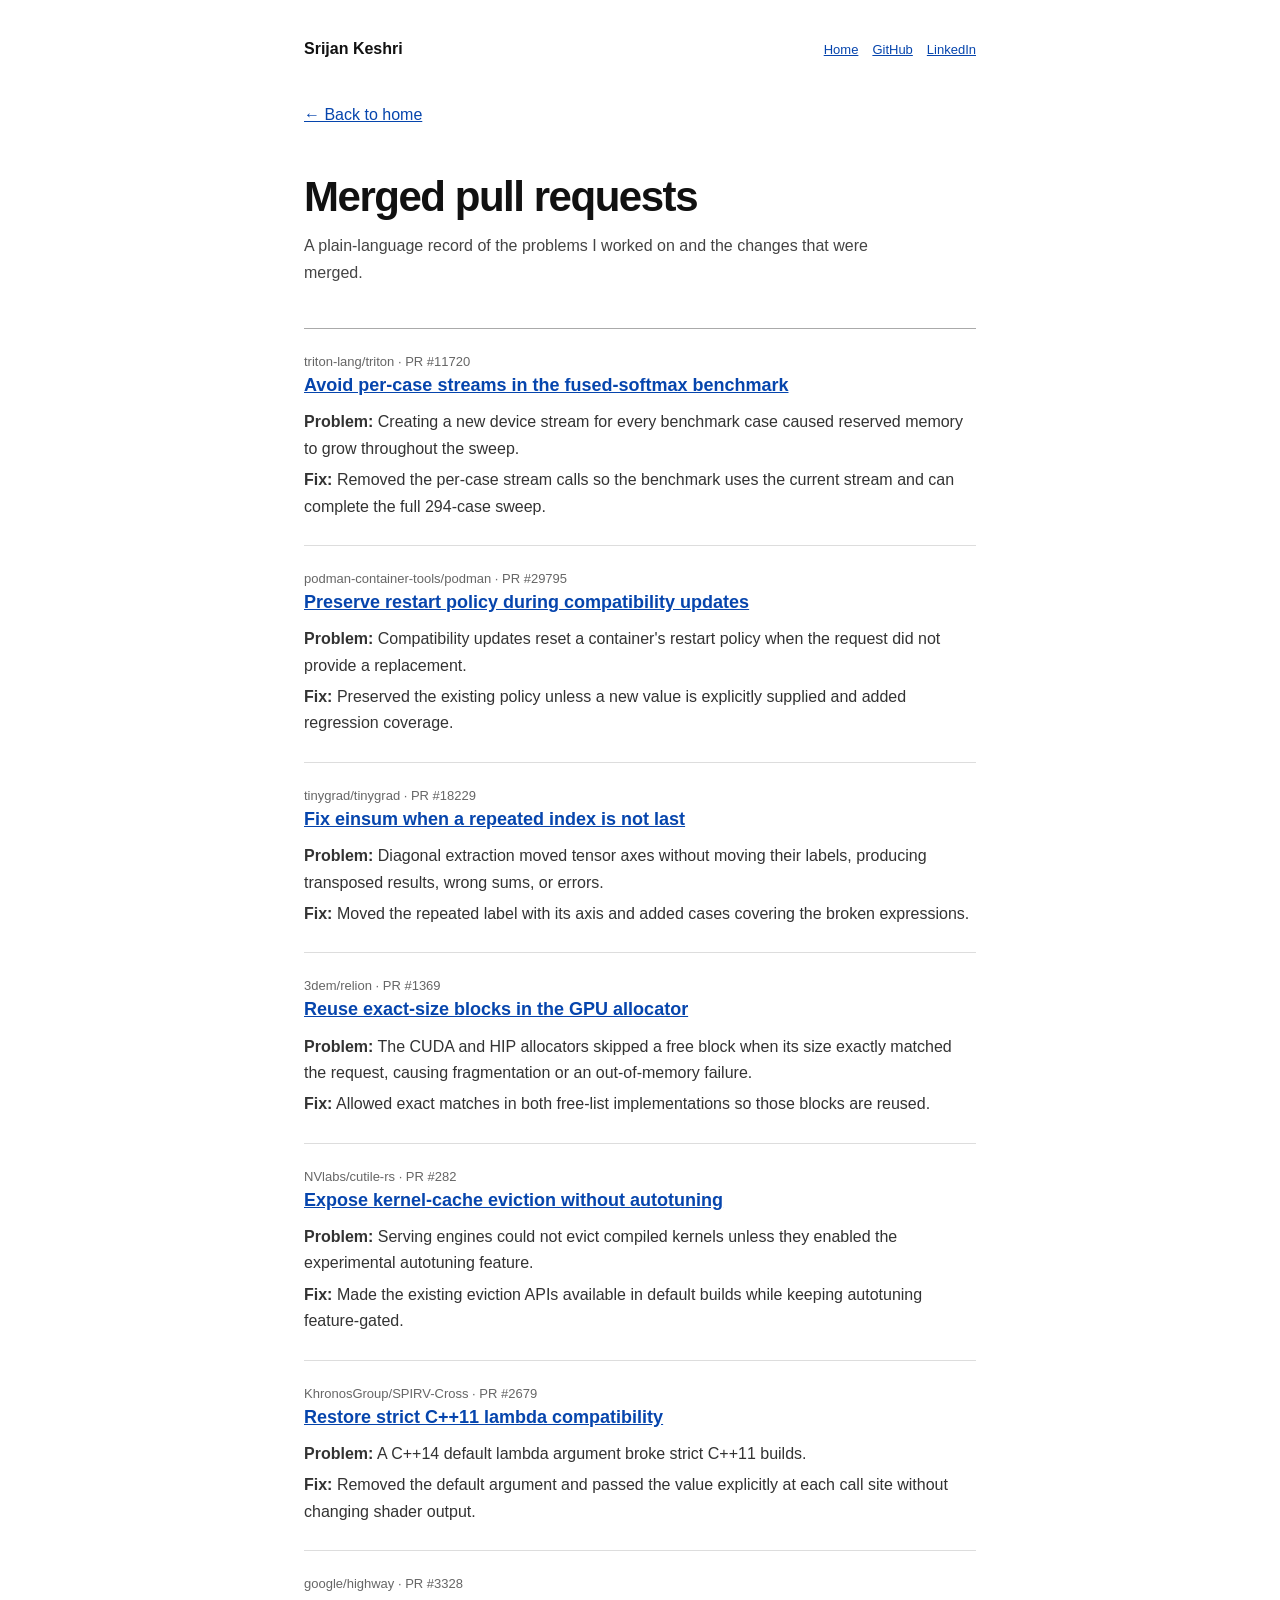
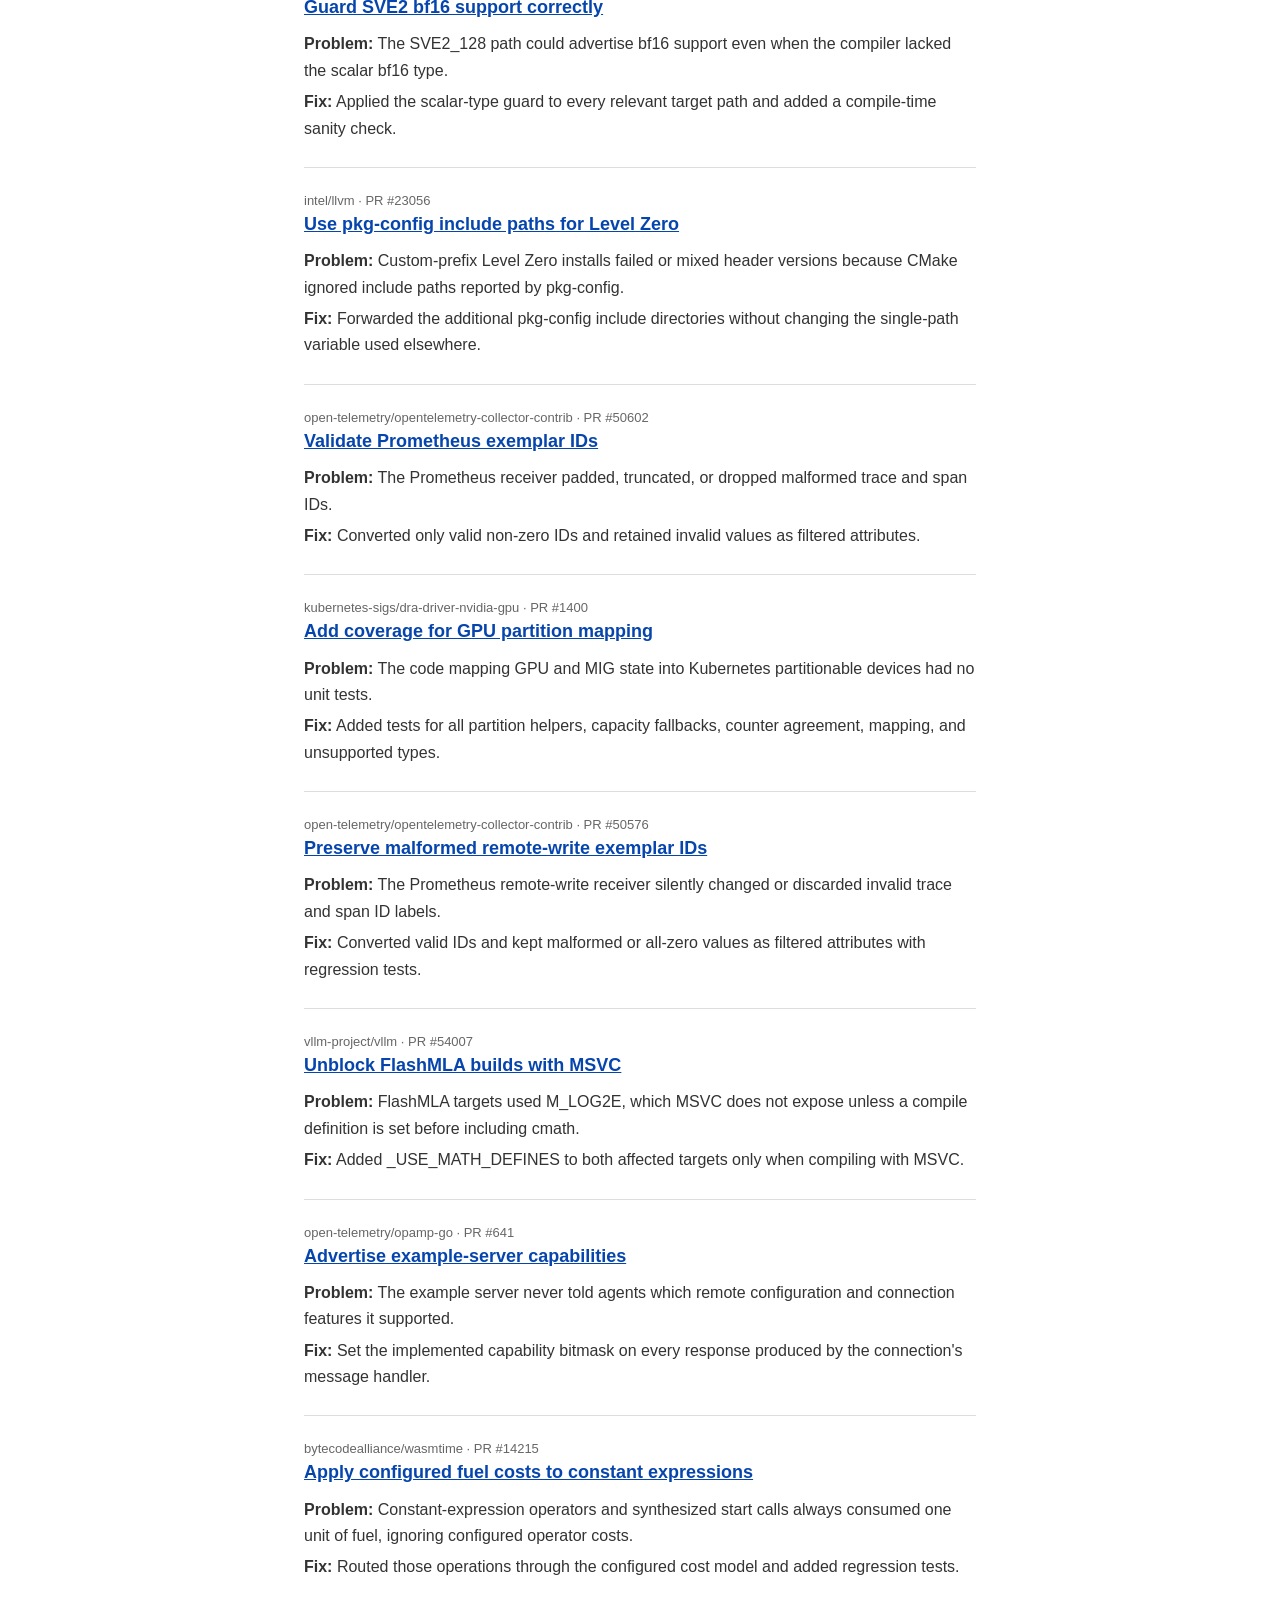
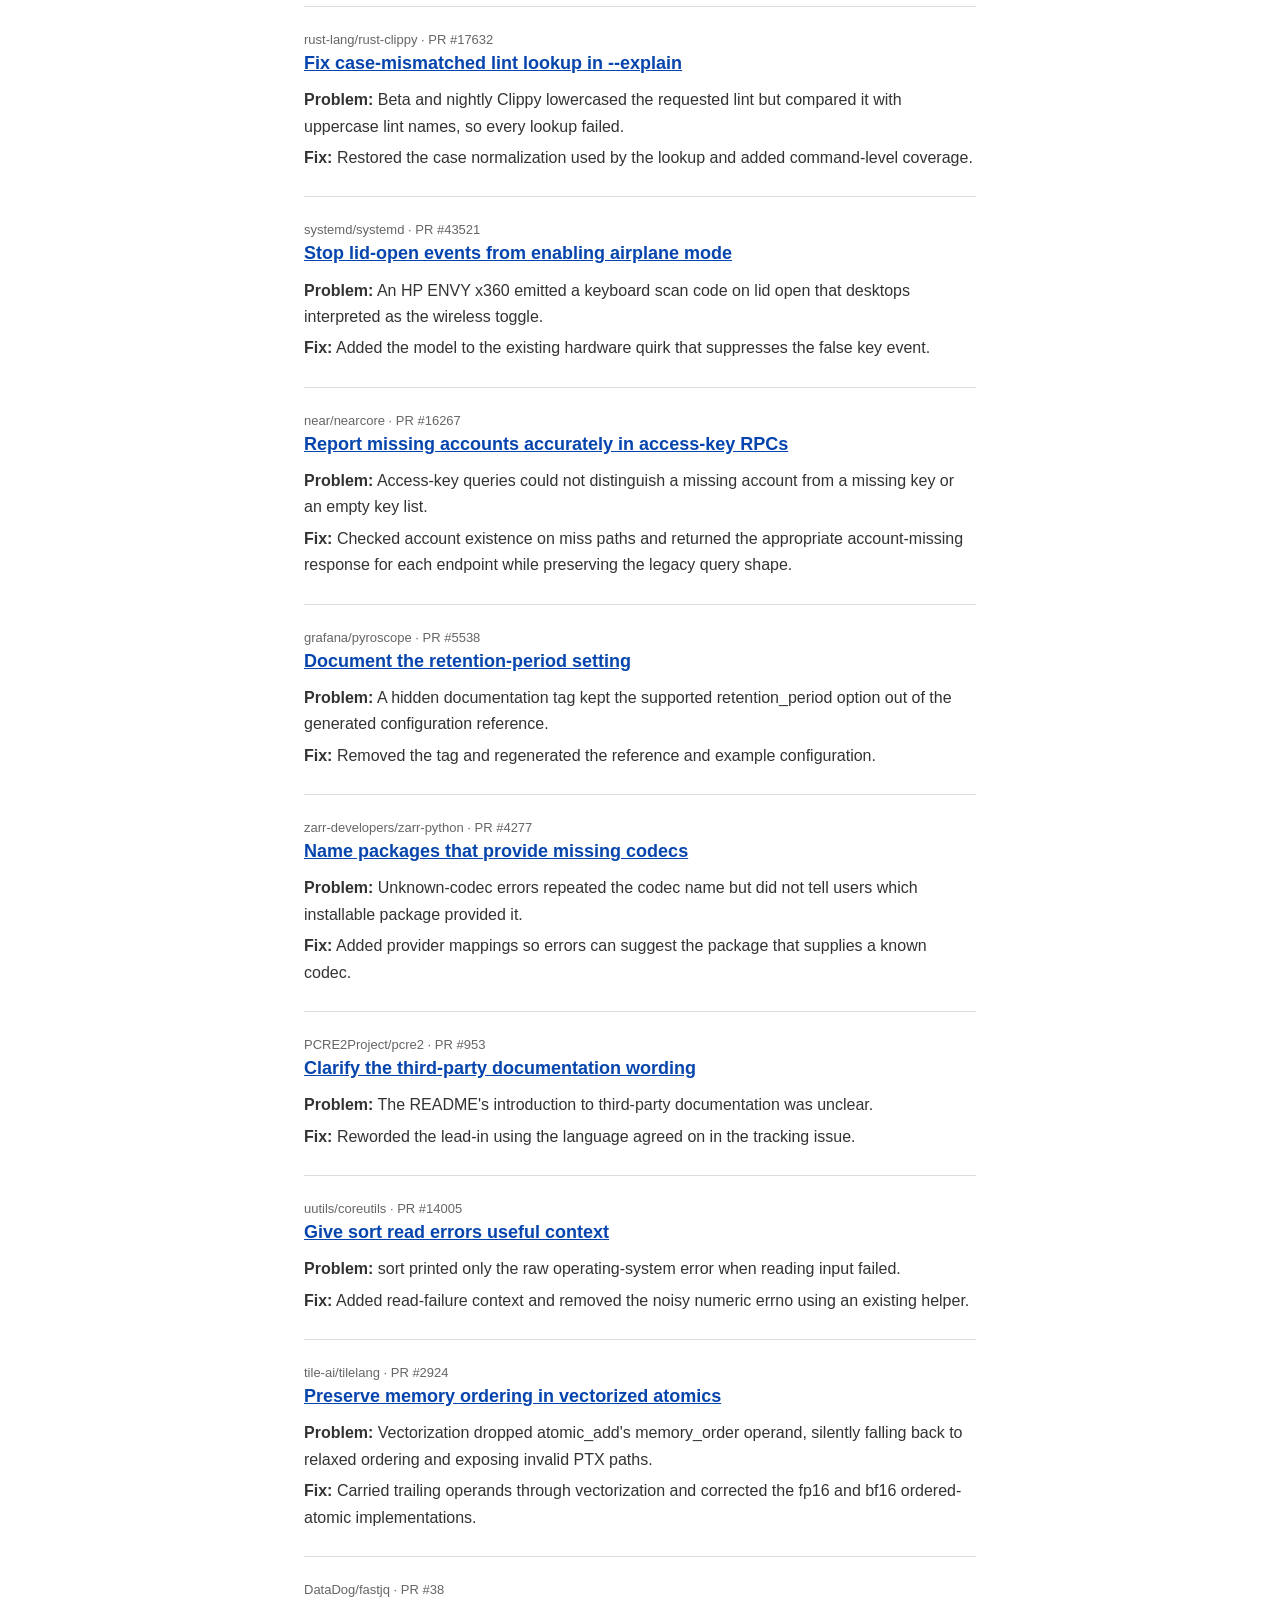
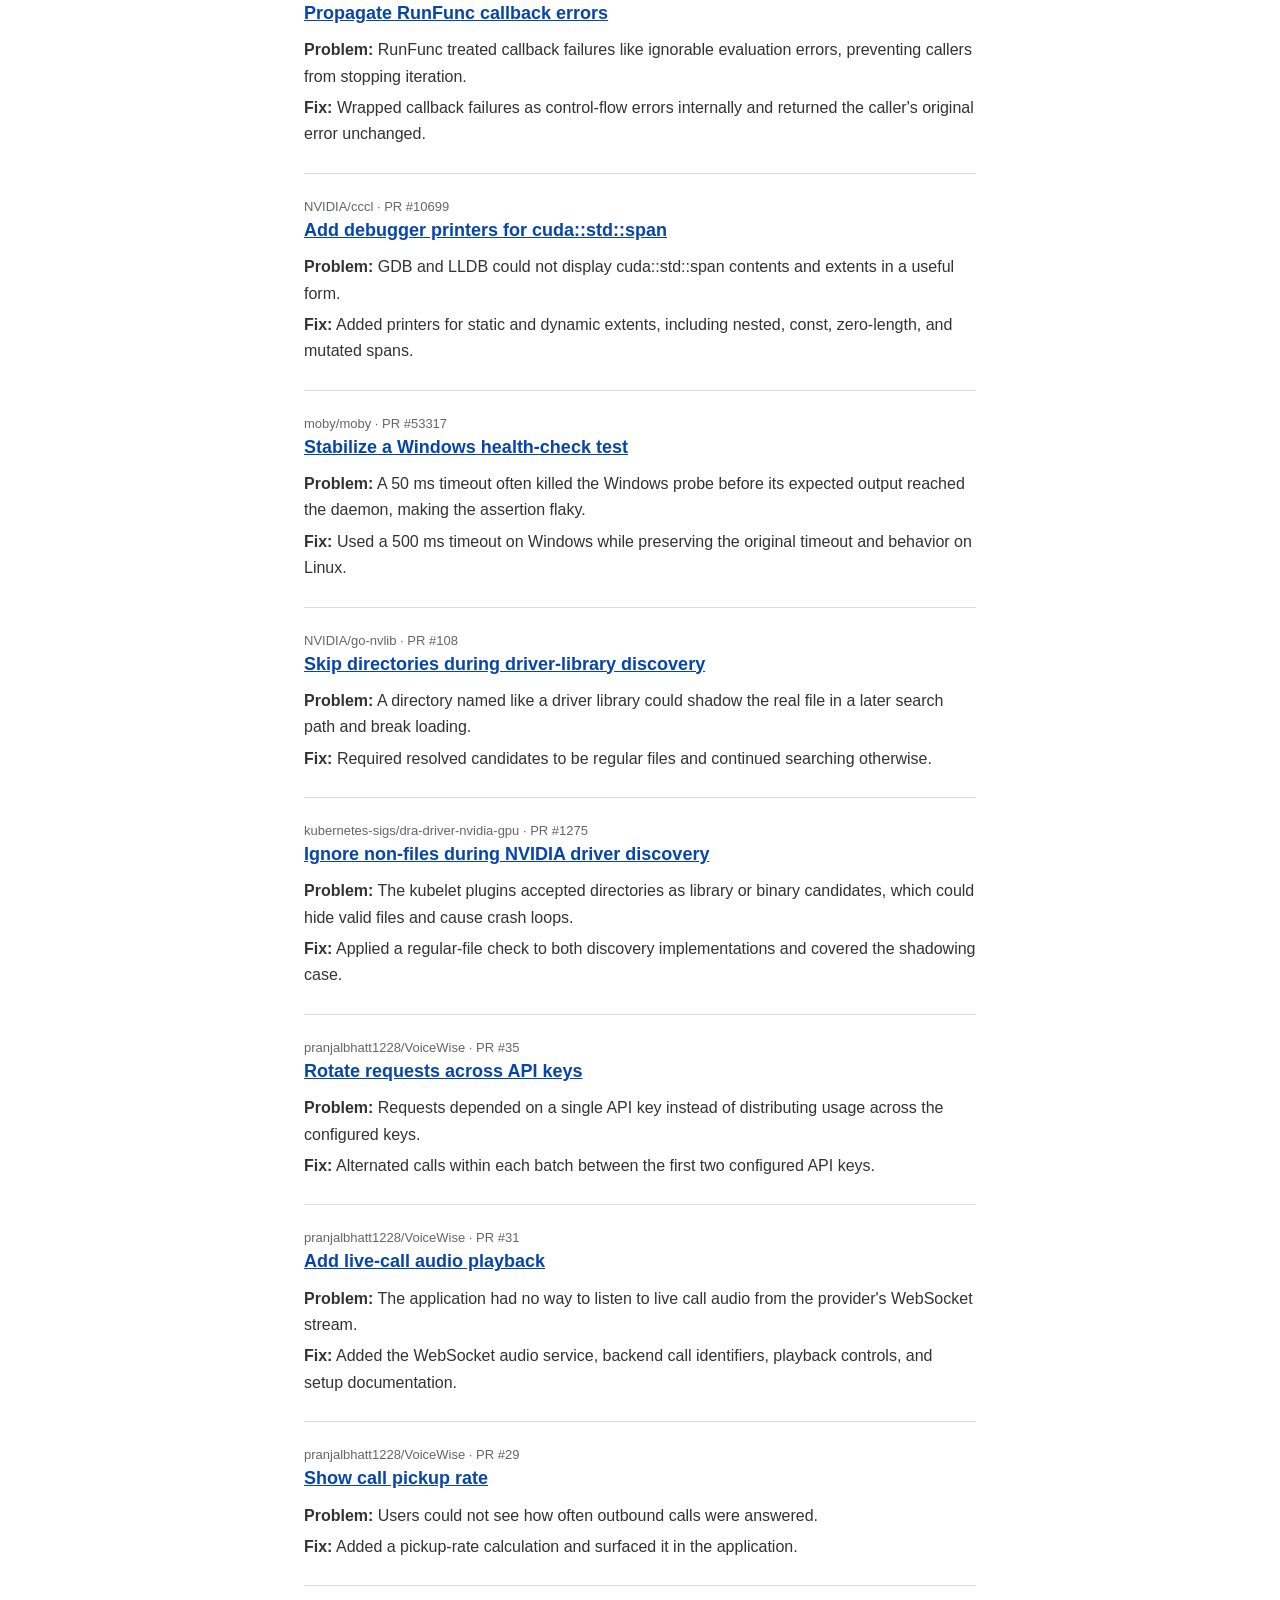
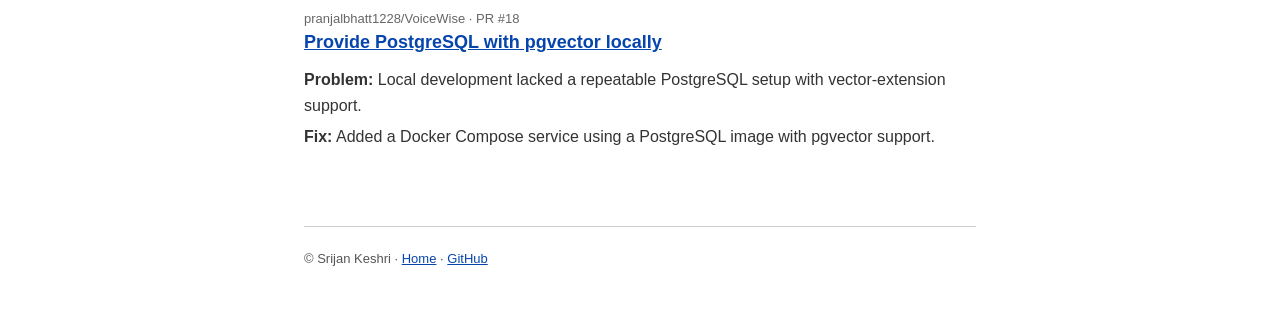
==== prs.html @ d4d707d4 "Build initial personal site" ====
<!doctype html>
<html lang="en">
<head>
  <meta charset="utf-8">
  <meta name="viewport" content="width=device-width, initial-scale=1">
  <meta name="description" content="A plain-language archive of Srijan Keshri's merged open-source pull requests.">
  <title>Merged Pull Requests | Srijan Keshri</title>
  <link rel="stylesheet" href="style.css">
</head>
<body>
<a class="skip-link" href="#main">Skip to content</a>
<div class="page">
<header>
      <strong>Srijan Keshri</strong>
      <nav aria-label="Archive navigation">
        <a href="index.html">Home</a>
        <a href="https://github.com/arcusbuilds">GitHub</a>
        <a href="https://www.linkedin.com/in/srijan-keshri">LinkedIn</a>
      </nav>
    </header>

    <main id="main">
      <div class="archive-heading">
        <a class="back-link" href="index.html">&larr; Back to home</a>
        <h1>Merged pull requests</h1>
        <p class="intro">A plain-language record of the problems I worked on and the changes that were merged.</p>
      </div>

      <article class="pr-entry">
        <div class="repo">triton-lang/triton · PR #11720</div>
        <h2><a href="https://github.com/triton-lang/triton/pull/11720">Avoid per-case streams in the fused-softmax benchmark</a></h2>
        <p><strong>Problem:</strong> Creating a new device stream for every benchmark case caused reserved memory to grow throughout the sweep.</p>
        <p><strong>Fix:</strong> Removed the per-case stream calls so the benchmark uses the current stream and can complete the full 294-case sweep.</p>
      </article>

      <article class="pr-entry">
        <div class="repo">podman-container-tools/podman · PR #29795</div>
        <h2><a href="https://github.com/podman-container-tools/podman/pull/29795">Preserve restart policy during compatibility updates</a></h2>
        <p><strong>Problem:</strong> Compatibility updates reset a container's restart policy when the request did not provide a replacement.</p>
        <p><strong>Fix:</strong> Preserved the existing policy unless a new value is explicitly supplied and added regression coverage.</p>
      </article>

      <article class="pr-entry">
        <div class="repo">tinygrad/tinygrad · PR #18229</div>
        <h2><a href="https://github.com/tinygrad/tinygrad/pull/18229">Fix einsum when a repeated index is not last</a></h2>
        <p><strong>Problem:</strong> Diagonal extraction moved tensor axes without moving their labels, producing transposed results, wrong sums, or errors.</p>
        <p><strong>Fix:</strong> Moved the repeated label with its axis and added cases covering the broken expressions.</p>
      </article>

      <article class="pr-entry">
        <div class="repo">3dem/relion · PR #1369</div>
        <h2><a href="https://github.com/3dem/relion/pull/1369">Reuse exact-size blocks in the GPU allocator</a></h2>
        <p><strong>Problem:</strong> The CUDA and HIP allocators skipped a free block when its size exactly matched the request, causing fragmentation or an out-of-memory failure.</p>
        <p><strong>Fix:</strong> Allowed exact matches in both free-list implementations so those blocks are reused.</p>
      </article>

      <article class="pr-entry">
        <div class="repo">NVlabs/cutile-rs · PR #282</div>
        <h2><a href="https://github.com/NVlabs/cutile-rs/pull/282">Expose kernel-cache eviction without autotuning</a></h2>
        <p><strong>Problem:</strong> Serving engines could not evict compiled kernels unless they enabled the experimental autotuning feature.</p>
        <p><strong>Fix:</strong> Made the existing eviction APIs available in default builds while keeping autotuning feature-gated.</p>
      </article>

      <article class="pr-entry">
        <div class="repo">KhronosGroup/SPIRV-Cross · PR #2679</div>
        <h2><a href="https://github.com/KhronosGroup/SPIRV-Cross/pull/2679">Restore strict C++11 lambda compatibility</a></h2>
        <p><strong>Problem:</strong> A C++14 default lambda argument broke strict C++11 builds.</p>
        <p><strong>Fix:</strong> Removed the default argument and passed the value explicitly at each call site without changing shader output.</p>
      </article>

      <article class="pr-entry">
        <div class="repo">google/highway · PR #3328</div>
        <h2><a href="https://github.com/google/highway/pull/3328">Guard SVE2 bf16 support correctly</a></h2>
        <p><strong>Problem:</strong> The SVE2_128 path could advertise bf16 support even when the compiler lacked the scalar bf16 type.</p>
        <p><strong>Fix:</strong> Applied the scalar-type guard to every relevant target path and added a compile-time sanity check.</p>
      </article>

      <article class="pr-entry">
        <div class="repo">intel/llvm · PR #23056</div>
        <h2><a href="https://github.com/intel/llvm/pull/23056">Use pkg-config include paths for Level Zero</a></h2>
        <p><strong>Problem:</strong> Custom-prefix Level Zero installs failed or mixed header versions because CMake ignored include paths reported by pkg-config.</p>
        <p><strong>Fix:</strong> Forwarded the additional pkg-config include directories without changing the single-path variable used elsewhere.</p>
      </article>

      <article class="pr-entry">
        <div class="repo">open-telemetry/opentelemetry-collector-contrib · PR #50602</div>
        <h2><a href="https://github.com/open-telemetry/opentelemetry-collector-contrib/pull/50602">Validate Prometheus exemplar IDs</a></h2>
        <p><strong>Problem:</strong> The Prometheus receiver padded, truncated, or dropped malformed trace and span IDs.</p>
        <p><strong>Fix:</strong> Converted only valid non-zero IDs and retained invalid values as filtered attributes.</p>
      </article>

      <article class="pr-entry">
        <div class="repo">kubernetes-sigs/dra-driver-nvidia-gpu · PR #1400</div>
        <h2><a href="https://github.com/kubernetes-sigs/dra-driver-nvidia-gpu/pull/1400">Add coverage for GPU partition mapping</a></h2>
        <p><strong>Problem:</strong> The code mapping GPU and MIG state into Kubernetes partitionable devices had no unit tests.</p>
        <p><strong>Fix:</strong> Added tests for all partition helpers, capacity fallbacks, counter agreement, mapping, and unsupported types.</p>
      </article>

      <article class="pr-entry">
        <div class="repo">open-telemetry/opentelemetry-collector-contrib · PR #50576</div>
        <h2><a href="https://github.com/open-telemetry/opentelemetry-collector-contrib/pull/50576">Preserve malformed remote-write exemplar IDs</a></h2>
        <p><strong>Problem:</strong> The Prometheus remote-write receiver silently changed or discarded invalid trace and span ID labels.</p>
        <p><strong>Fix:</strong> Converted valid IDs and kept malformed or all-zero values as filtered attributes with regression tests.</p>
      </article>

      <article class="pr-entry">
        <div class="repo">vllm-project/vllm · PR #54007</div>
        <h2><a href="https://github.com/vllm-project/vllm/pull/54007">Unblock FlashMLA builds with MSVC</a></h2>
        <p><strong>Problem:</strong> FlashMLA targets used M_LOG2E, which MSVC does not expose unless a compile definition is set before including cmath.</p>
        <p><strong>Fix:</strong> Added _USE_MATH_DEFINES to both affected targets only when compiling with MSVC.</p>
      </article>

      <article class="pr-entry">
        <div class="repo">open-telemetry/opamp-go · PR #641</div>
        <h2><a href="https://github.com/open-telemetry/opamp-go/pull/641">Advertise example-server capabilities</a></h2>
        <p><strong>Problem:</strong> The example server never told agents which remote configuration and connection features it supported.</p>
        <p><strong>Fix:</strong> Set the implemented capability bitmask on every response produced by the connection's message handler.</p>
      </article>

      <article class="pr-entry">
        <div class="repo">bytecodealliance/wasmtime · PR #14215</div>
        <h2><a href="https://github.com/bytecodealliance/wasmtime/pull/14215">Apply configured fuel costs to constant expressions</a></h2>
        <p><strong>Problem:</strong> Constant-expression operators and synthesized start calls always consumed one unit of fuel, ignoring configured operator costs.</p>
        <p><strong>Fix:</strong> Routed those operations through the configured cost model and added regression tests.</p>
      </article>

      <article class="pr-entry">
        <div class="repo">rust-lang/rust-clippy · PR #17632</div>
        <h2><a href="https://github.com/rust-lang/rust-clippy/pull/17632">Fix case-mismatched lint lookup in --explain</a></h2>
        <p><strong>Problem:</strong> Beta and nightly Clippy lowercased the requested lint but compared it with uppercase lint names, so every lookup failed.</p>
        <p><strong>Fix:</strong> Restored the case normalization used by the lookup and added command-level coverage.</p>
      </article>

      <article class="pr-entry">
        <div class="repo">systemd/systemd · PR #43521</div>
        <h2><a href="https://github.com/systemd/systemd/pull/43521">Stop lid-open events from enabling airplane mode</a></h2>
        <p><strong>Problem:</strong> An HP ENVY x360 emitted a keyboard scan code on lid open that desktops interpreted as the wireless toggle.</p>
        <p><strong>Fix:</strong> Added the model to the existing hardware quirk that suppresses the false key event.</p>
      </article>

      <article class="pr-entry">
        <div class="repo">near/nearcore · PR #16267</div>
        <h2><a href="https://github.com/near/nearcore/pull/16267">Report missing accounts accurately in access-key RPCs</a></h2>
        <p><strong>Problem:</strong> Access-key queries could not distinguish a missing account from a missing key or an empty key list.</p>
        <p><strong>Fix:</strong> Checked account existence on miss paths and returned the appropriate account-missing response for each endpoint while preserving the legacy query shape.</p>
      </article>

      <article class="pr-entry">
        <div class="repo">grafana/pyroscope · PR #5538</div>
        <h2><a href="https://github.com/grafana/pyroscope/pull/5538">Document the retention-period setting</a></h2>
        <p><strong>Problem:</strong> A hidden documentation tag kept the supported retention_period option out of the generated configuration reference.</p>
        <p><strong>Fix:</strong> Removed the tag and regenerated the reference and example configuration.</p>
      </article>

      <article class="pr-entry">
        <div class="repo">zarr-developers/zarr-python · PR #4277</div>
        <h2><a href="https://github.com/zarr-developers/zarr-python/pull/4277">Name packages that provide missing codecs</a></h2>
        <p><strong>Problem:</strong> Unknown-codec errors repeated the codec name but did not tell users which installable package provided it.</p>
        <p><strong>Fix:</strong> Added provider mappings so errors can suggest the package that supplies a known codec.</p>
      </article>

      <article class="pr-entry">
        <div class="repo">PCRE2Project/pcre2 · PR #953</div>
        <h2><a href="https://github.com/PCRE2Project/pcre2/pull/953">Clarify the third-party documentation wording</a></h2>
        <p><strong>Problem:</strong> The README's introduction to third-party documentation was unclear.</p>
        <p><strong>Fix:</strong> Reworded the lead-in using the language agreed on in the tracking issue.</p>
      </article>

      <article class="pr-entry">
        <div class="repo">uutils/coreutils · PR #14005</div>
        <h2><a href="https://github.com/uutils/coreutils/pull/14005">Give sort read errors useful context</a></h2>
        <p><strong>Problem:</strong> sort printed only the raw operating-system error when reading input failed.</p>
        <p><strong>Fix:</strong> Added read-failure context and removed the noisy numeric errno using an existing helper.</p>
      </article>

      <article class="pr-entry">
        <div class="repo">tile-ai/tilelang · PR #2924</div>
        <h2><a href="https://github.com/tile-ai/tilelang/pull/2924">Preserve memory ordering in vectorized atomics</a></h2>
        <p><strong>Problem:</strong> Vectorization dropped atomic_add's memory_order operand, silently falling back to relaxed ordering and exposing invalid PTX paths.</p>
        <p><strong>Fix:</strong> Carried trailing operands through vectorization and corrected the fp16 and bf16 ordered-atomic implementations.</p>
      </article>

      <article class="pr-entry">
        <div class="repo">DataDog/fastjq · PR #38</div>
        <h2><a href="https://github.com/DataDog/fastjq/pull/38">Propagate RunFunc callback errors</a></h2>
        <p><strong>Problem:</strong> RunFunc treated callback failures like ignorable evaluation errors, preventing callers from stopping iteration.</p>
        <p><strong>Fix:</strong> Wrapped callback failures as control-flow errors internally and returned the caller's original error unchanged.</p>
      </article>

      <article class="pr-entry">
        <div class="repo">NVIDIA/cccl · PR #10699</div>
        <h2><a href="https://github.com/NVIDIA/cccl/pull/10699">Add debugger printers for cuda::std::span</a></h2>
        <p><strong>Problem:</strong> GDB and LLDB could not display cuda::std::span contents and extents in a useful form.</p>
        <p><strong>Fix:</strong> Added printers for static and dynamic extents, including nested, const, zero-length, and mutated spans.</p>
      </article>

      <article class="pr-entry">
        <div class="repo">moby/moby · PR #53317</div>
        <h2><a href="https://github.com/moby/moby/pull/53317">Stabilize a Windows health-check test</a></h2>
        <p><strong>Problem:</strong> A 50 ms timeout often killed the Windows probe before its expected output reached the daemon, making the assertion flaky.</p>
        <p><strong>Fix:</strong> Used a 500 ms timeout on Windows while preserving the original timeout and behavior on Linux.</p>
      </article>

      <article class="pr-entry">
        <div class="repo">NVIDIA/go-nvlib · PR #108</div>
        <h2><a href="https://github.com/NVIDIA/go-nvlib/pull/108">Skip directories during driver-library discovery</a></h2>
        <p><strong>Problem:</strong> A directory named like a driver library could shadow the real file in a later search path and break loading.</p>
        <p><strong>Fix:</strong> Required resolved candidates to be regular files and continued searching otherwise.</p>
      </article>

      <article class="pr-entry">
        <div class="repo">kubernetes-sigs/dra-driver-nvidia-gpu · PR #1275</div>
        <h2><a href="https://github.com/kubernetes-sigs/dra-driver-nvidia-gpu/pull/1275">Ignore non-files during NVIDIA driver discovery</a></h2>
        <p><strong>Problem:</strong> The kubelet plugins accepted directories as library or binary candidates, which could hide valid files and cause crash loops.</p>
        <p><strong>Fix:</strong> Applied a regular-file check to both discovery implementations and covered the shadowing case.</p>
      </article>

      <article class="pr-entry">
        <div class="repo">pranjalbhatt1228/VoiceWise · PR #35</div>
        <h2><a href="https://github.com/pranjalbhatt1228/VoiceWise/pull/35">Rotate requests across API keys</a></h2>
        <p><strong>Problem:</strong> Requests depended on a single API key instead of distributing usage across the configured keys.</p>
        <p><strong>Fix:</strong> Alternated calls within each batch between the first two configured API keys.</p>
      </article>

      <article class="pr-entry">
        <div class="repo">pranjalbhatt1228/VoiceWise · PR #31</div>
        <h2><a href="https://github.com/pranjalbhatt1228/VoiceWise/pull/31">Add live-call audio playback</a></h2>
        <p><strong>Problem:</strong> The application had no way to listen to live call audio from the provider's WebSocket stream.</p>
        <p><strong>Fix:</strong> Added the WebSocket audio service, backend call identifiers, playback controls, and setup documentation.</p>
      </article>

      <article class="pr-entry">
        <div class="repo">pranjalbhatt1228/VoiceWise · PR #29</div>
        <h2><a href="https://github.com/pranjalbhatt1228/VoiceWise/pull/29">Show call pickup rate</a></h2>
        <p><strong>Problem:</strong> Users could not see how often outbound calls were answered.</p>
        <p><strong>Fix:</strong> Added a pickup-rate calculation and surfaced it in the application.</p>
      </article>

      <article class="pr-entry">
        <div class="repo">pranjalbhatt1228/VoiceWise · PR #18</div>
        <h2><a href="https://github.com/pranjalbhatt1228/VoiceWise/pull/18">Provide PostgreSQL with pgvector locally</a></h2>
        <p><strong>Problem:</strong> Local development lacked a repeatable PostgreSQL setup with vector-extension support.</p>
        <p><strong>Fix:</strong> Added a Docker Compose service using a PostgreSQL image with pgvector support.</p>
      </article>
    </main>

    <footer>&copy; Srijan Keshri &middot; <a href="index.html">Home</a> &middot; <a href="https://github.com/arcusbuilds">GitHub</a></footer>
</div>
</body>
</html>
---- style.css ----
body {
    background: #fff;
    color: #111;
    font-family: Arial, Helvetica, sans-serif;
    text-align: left;
  }
  * { box-sizing: border-box; }
  .page { max-width: 720px; margin: 0 auto; padding: 32px 24px 48px; }
  header { display: flex; justify-content: space-between; gap: 20px; align-items: baseline; padding-bottom: 24px; }
  nav { display: flex; flex-wrap: wrap; gap: 14px; font-size: 13px; }
  a { color: #0645ad; }
  .skip-link { position: absolute; left: -9999px; }
  .skip-link:focus { left: 16px; top: 16px; background: #fff; padding: 8px; }
  h1 { margin: 50px 0 14px; font-size: 42px; line-height: 1.08; letter-spacing: -.035em; }
  h2 { margin: 0 0 18px; font-size: 24px; }
  h3 { margin: 0 0 6px; font-size: 16px; }
  p { margin: 0; line-height: 1.65; }
  .intro { max-width: 620px; color: #444; font-size: 16px; }
  section.content-section { margin-top: 50px; padding-top: 28px; border-top: 1px solid #ccc; }
  .section-heading { display: flex; justify-content: space-between; gap: 18px; align-items: baseline; }
  .contribution, .entry { margin-top: 24px; }
  .contribution p, .entry p { color: #444; }
  time, .repo { color: #666; font-size: 13px; }
  .reading { display: grid; grid-template-columns: 1fr 1fr; gap: 32px; }
  ul { margin: 10px 0 0; padding-left: 20px; }
  li { margin: 8px 0; line-height: 1.4; }
  footer { margin-top: 50px; padding-top: 24px; border-top: 1px solid #ccc; color: #555; font-size: 13px; }
  .archive-heading { margin-bottom: 42px; }
  .back-link { display: inline-block; margin-top: 24px; }
  .pr-entry { padding: 25px 0; border-top: 1px solid #ddd; }
  .pr-entry:first-of-type { border-top-color: #aaa; }
  .pr-entry h2 { margin: 4px 0 12px; font-size: 18px; line-height: 1.35; }
  .pr-entry p { margin-top: 5px; color: #333; }
  @media (max-width: 560px) {
    .page { padding: 24px 18px 40px; }
    header { align-items: flex-start; flex-direction: column; }
    h1 { margin-top: 34px; font-size: 34px; }
    .section-heading { align-items: flex-start; flex-direction: column; }
    .reading { grid-template-columns: 1fr; }
  }
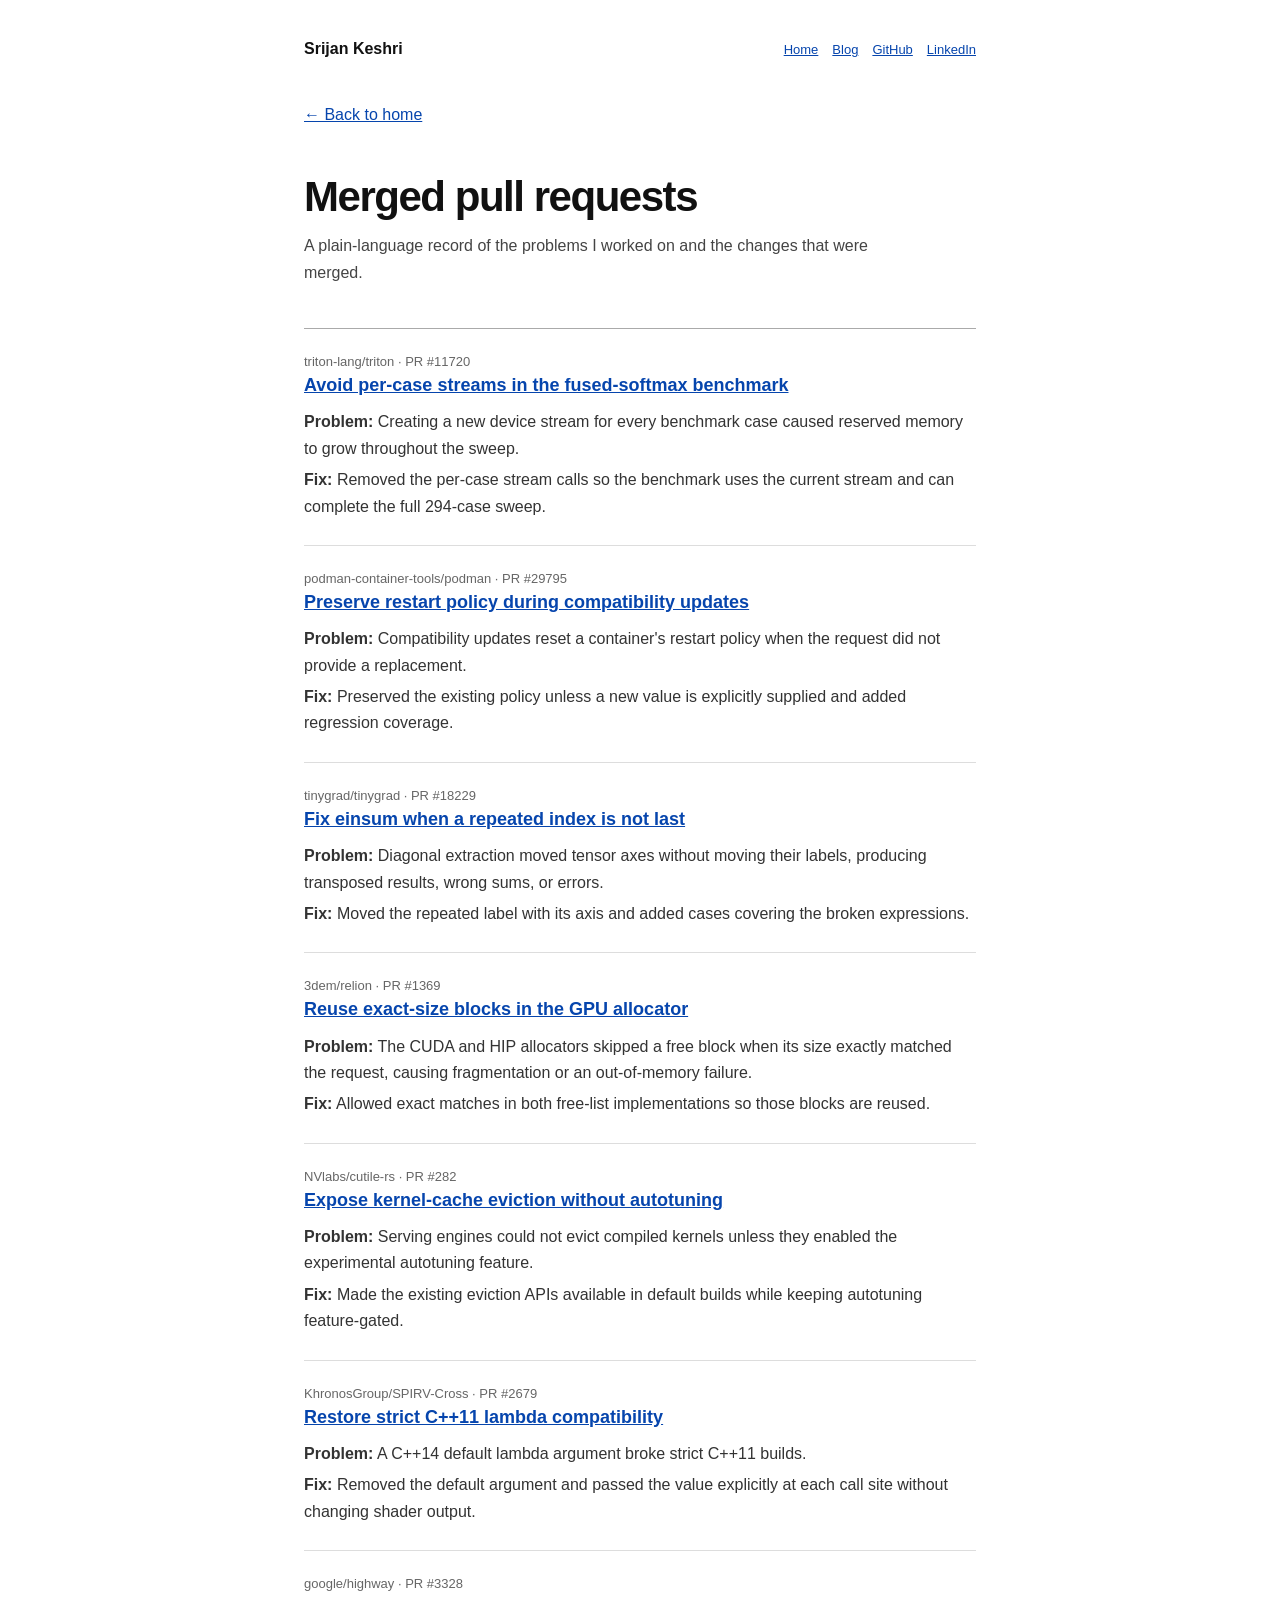
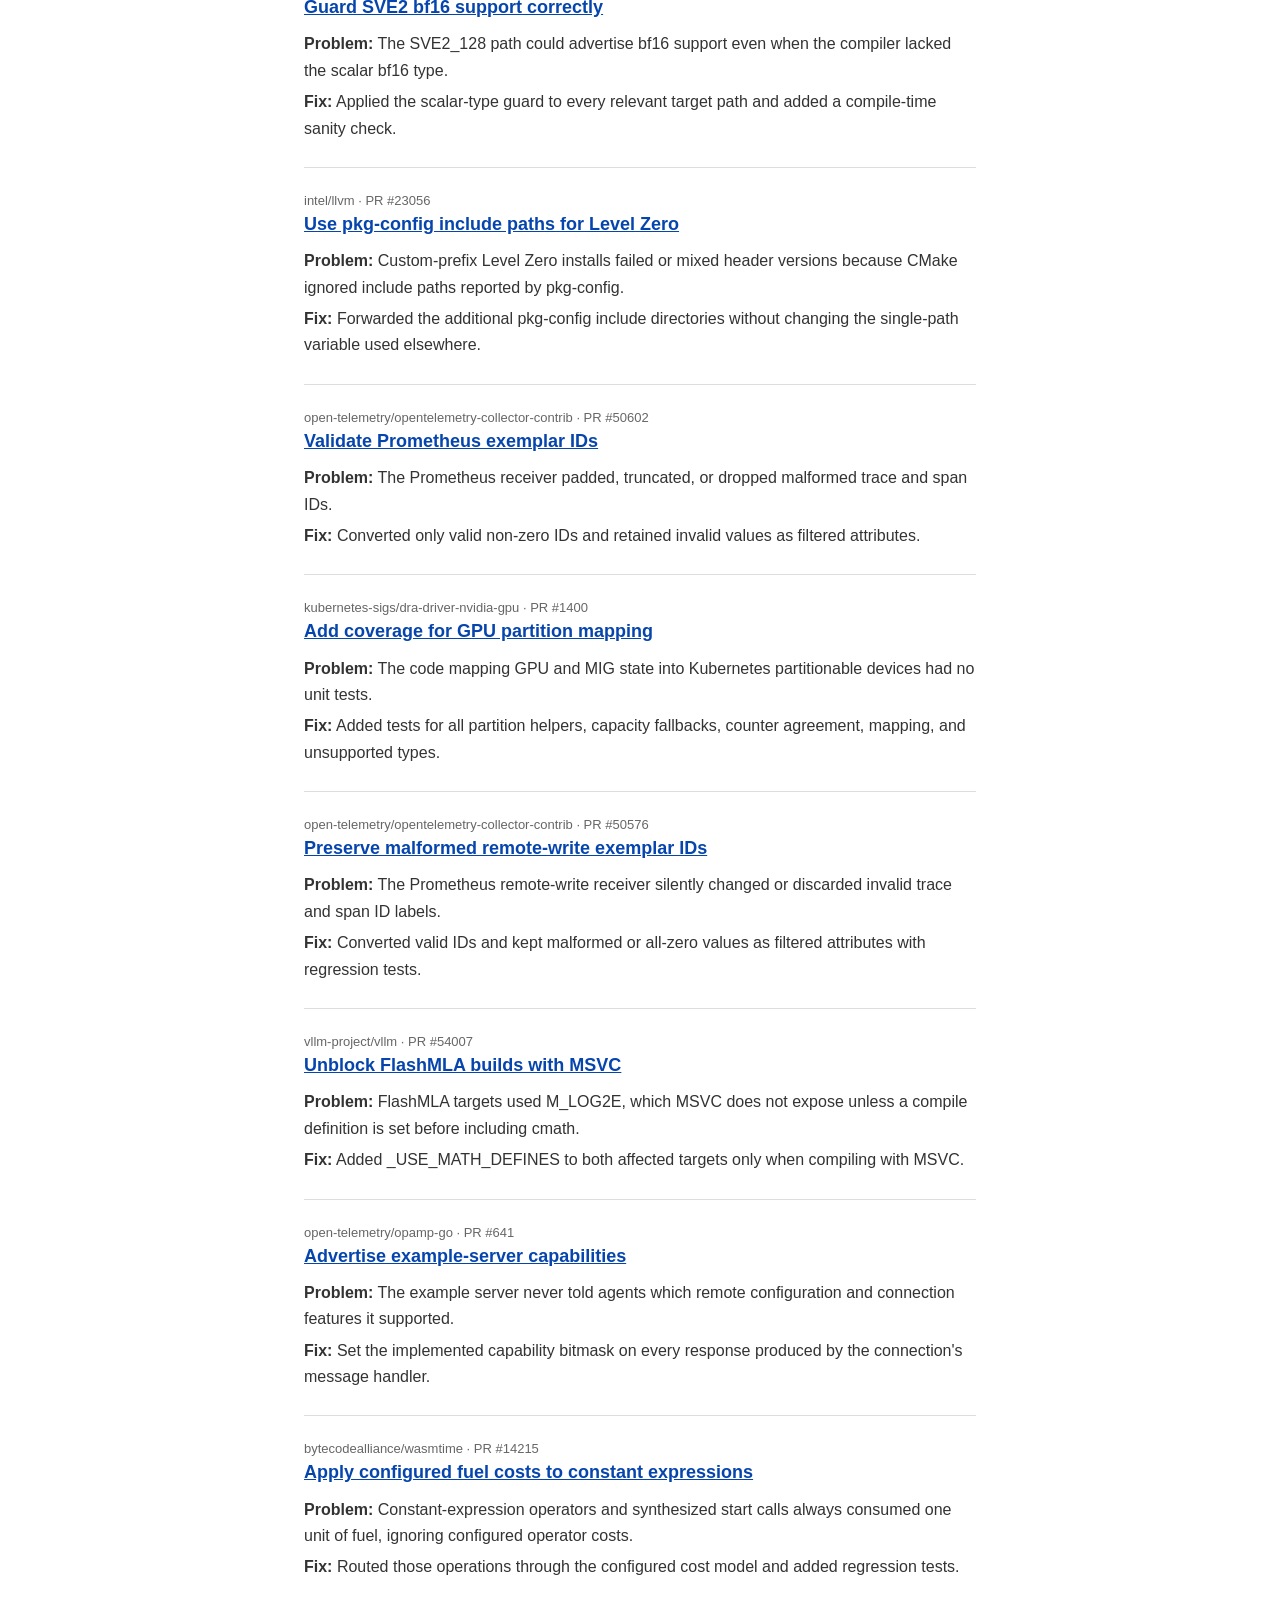
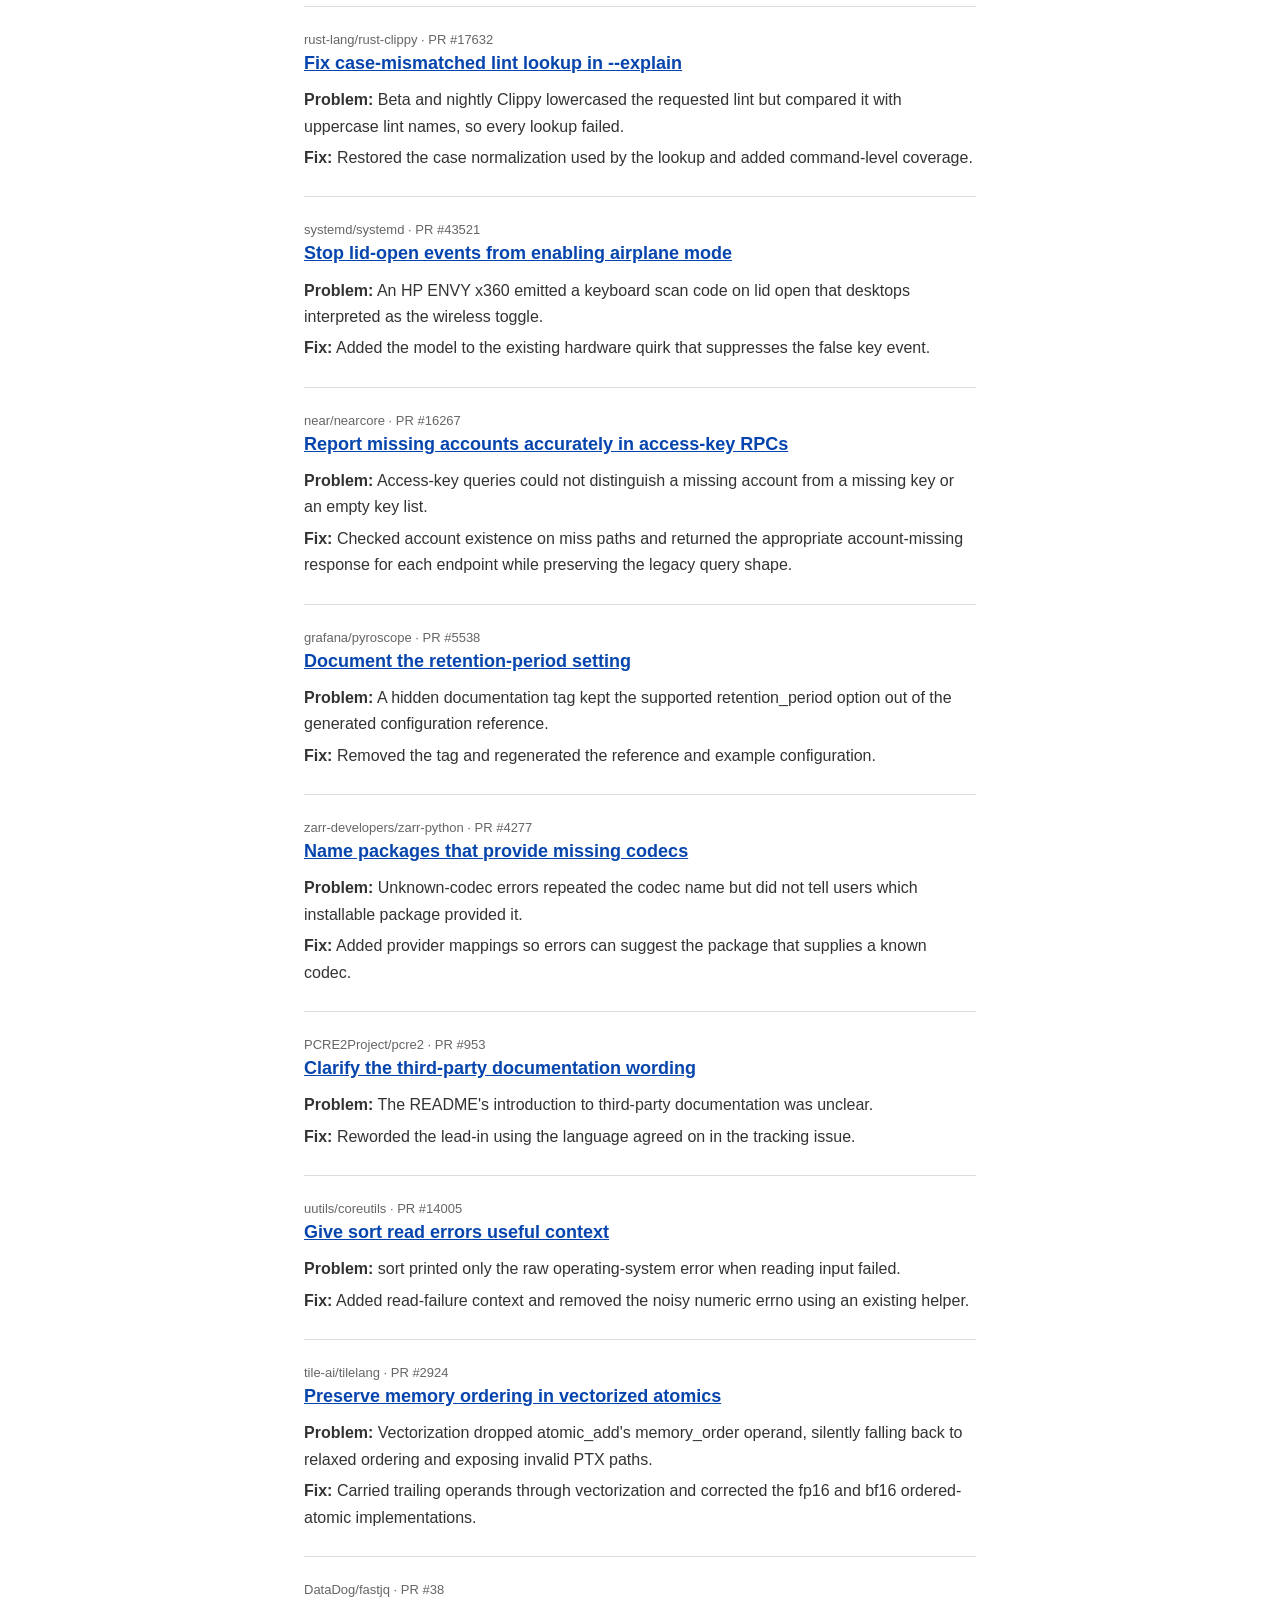
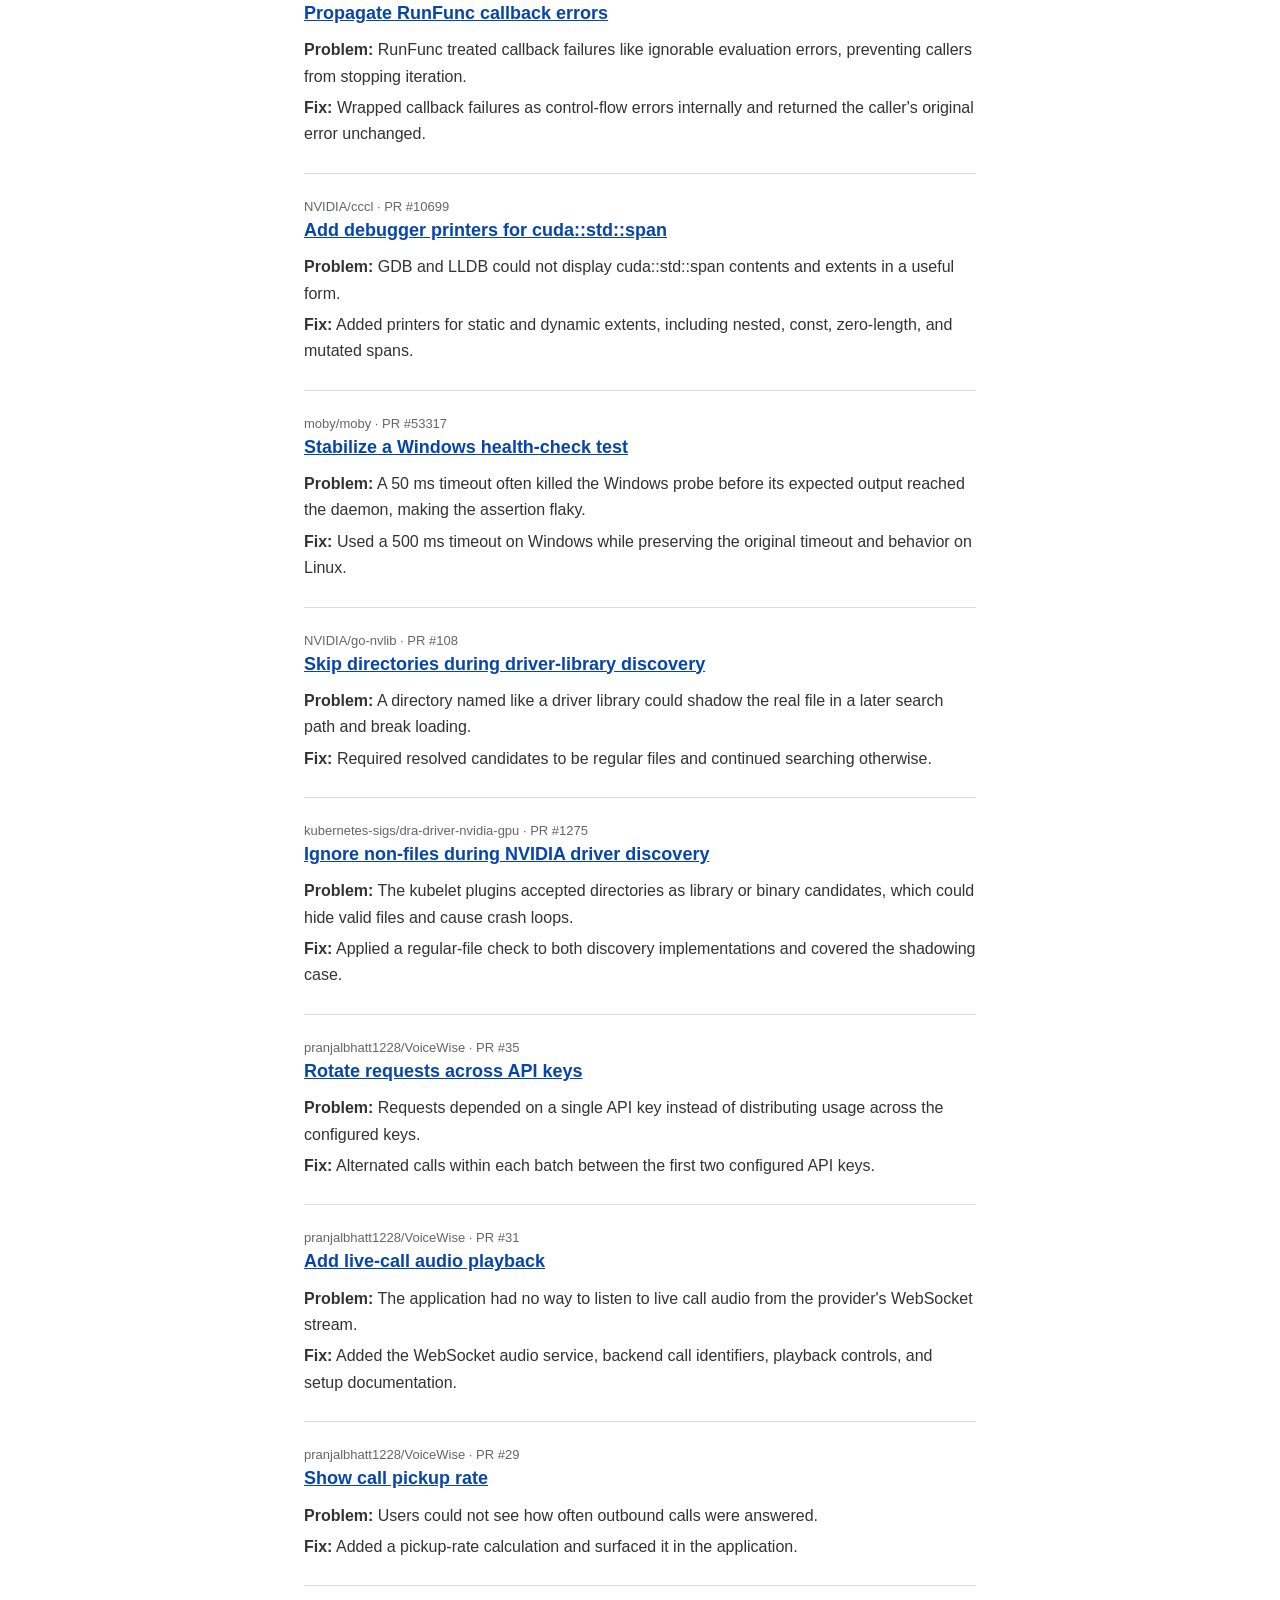
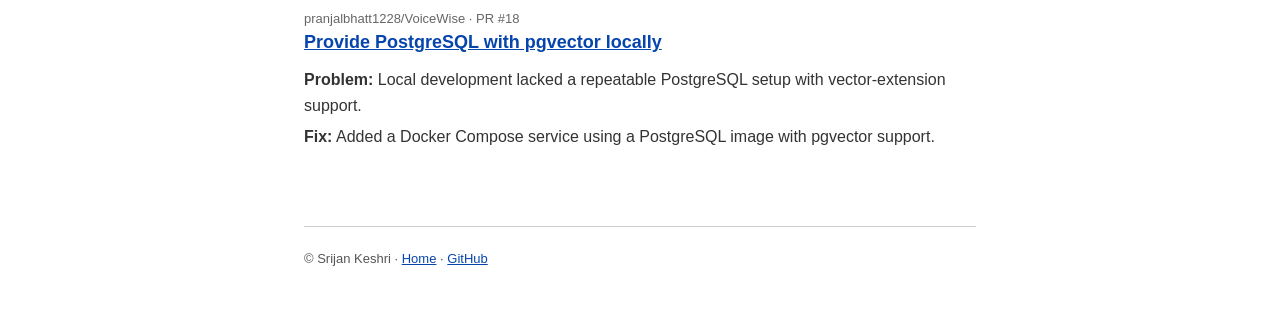
==== commit 72be5b55: "Add Blog link to site nav" ====
--- a/prs.html
+++ b/prs.html
@@ -14,6 +14,7 @@
       <strong>Srijan Keshri</strong>
       <nav aria-label="Archive navigation">
         <a href="index.html">Home</a>
+        <a href="/blog/">Blog</a>
         <a href="https://github.com/arcusbuilds">GitHub</a>
         <a href="https://www.linkedin.com/in/srijan-keshri">LinkedIn</a>
       </nav>
